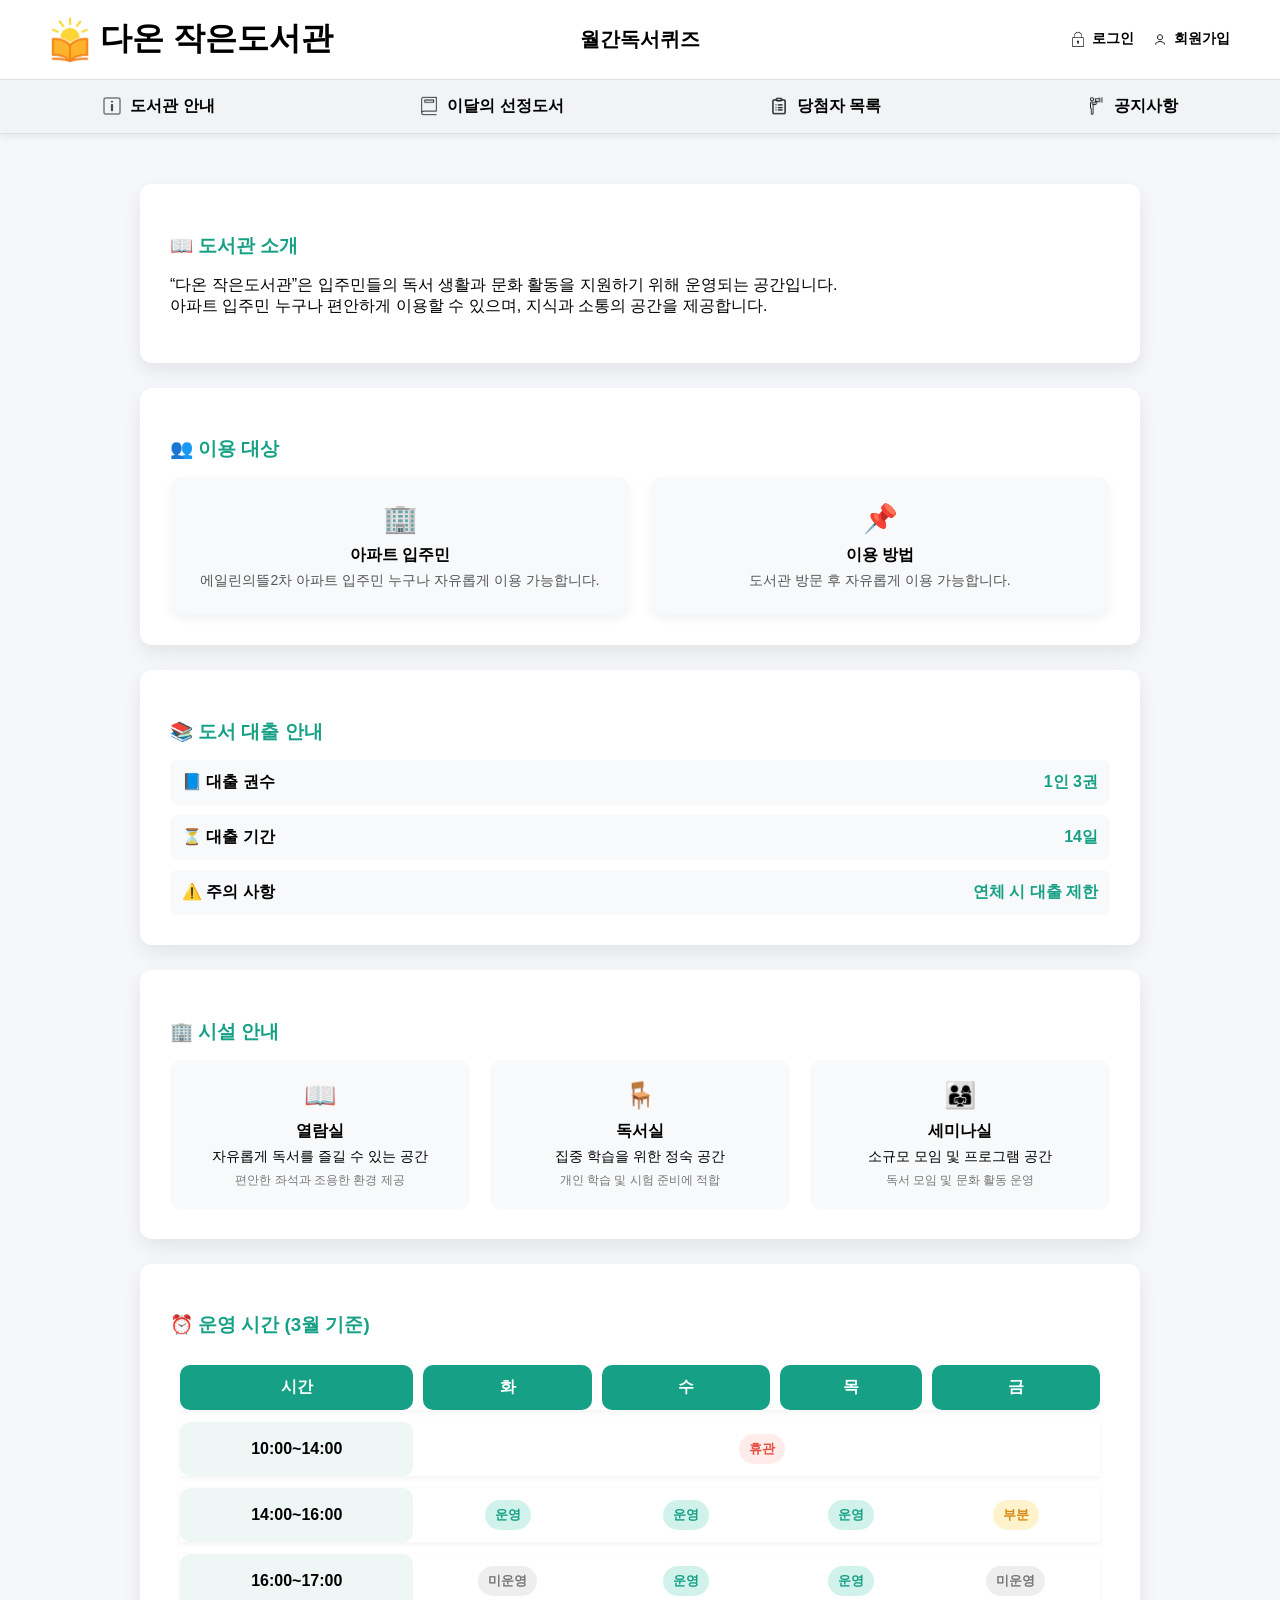
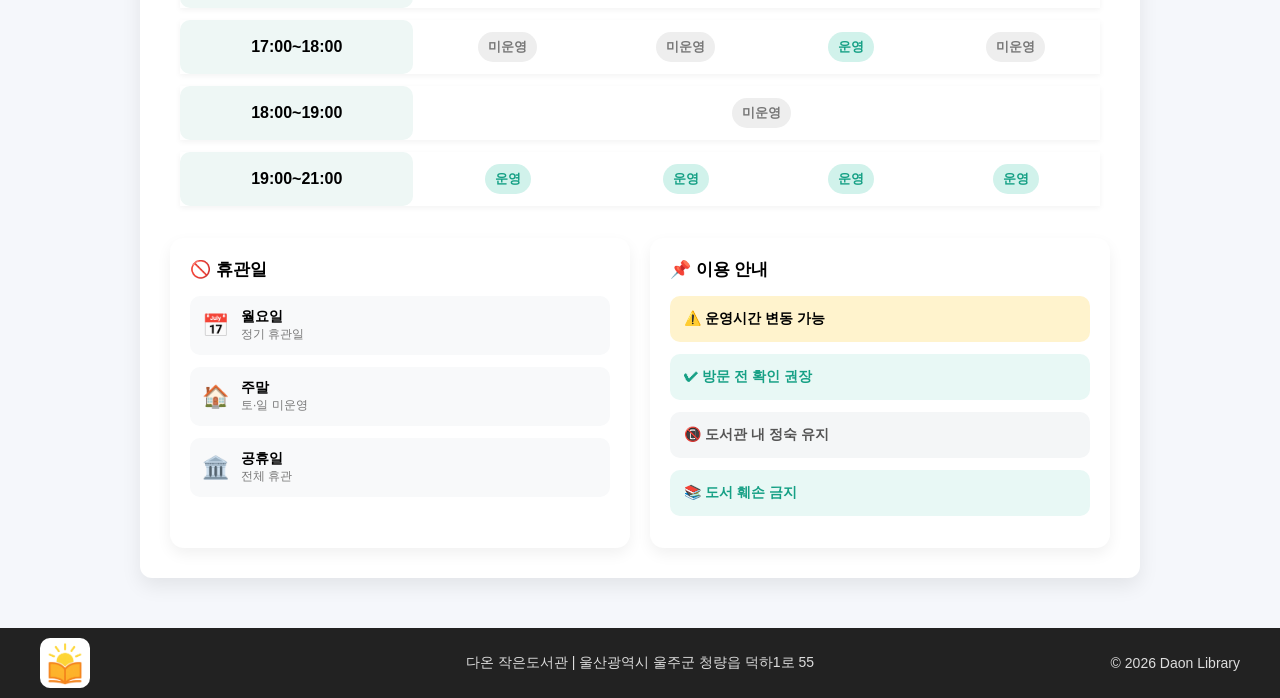
==== library.html @ 293cadae "library.html" ====
<!DOCTYPE html>
<html lang="ko">
<head>
<meta charset="UTF-8">
<title>도서관 안내 | 다온 작은도서관</title>

<style>
body{
margin:0;
font-family:Arial, sans-serif;
background:#f5f7fb;
}

/* 헤더 */
header{
background:white;
box-shadow:0 2px 8px rgba(0,0,0,0.08);
}

.top-bar{
display:grid;
grid-template-columns:1fr 1fr 1fr;
align-items:center;
padding:16px 50px;
}

.library a{
display:flex;
align-items:center;
text-decoration:none;
color:#000;
font-size:32px;
font-weight:bold;
}

.library img{
width:40px;
margin-right:10px;
}

.site-title{
text-align:center;
font-size:20px;
font-weight:bold;
}

.auth{
display:flex;
justify-content:flex-end;
align-items:center;
}

.auth a{
text-decoration:none;
color:black;
font-size:14px;
font-weight:bold;
display:flex;
align-items:center;
gap:6px;
margin-left:18px;
}

.auth img{
width:16px;
}

/* 메뉴 */
.menu{
background:#f1f3f5;
display:flex;
justify-content:space-around;
padding:16px 0;
border-top:1px solid #e0e0e0;
border-bottom:1px solid #e0e0e0;
}

.menu a{
color:#000;
text-decoration:none;
font-weight:bold;
font-size:16px;
display:flex;
align-items:center;
gap:8px;
}

.menu img{
width:20px;
}

/* 본문 */
.container{
max-width:1000px;
margin:50px auto;
}

/* 카드 */
.card{
background:white;
border-radius:12px;
padding:30px;
margin-bottom:25px;
box-shadow:0 8px 20px rgba(0,0,0,0.08);
}

.card h3{
margin-bottom:15px;
color:#16a085;
}

/* 이용 대상 */
.user-grid{
display:flex;
gap:20px;
margin-top:10px;
}

.user-box{
flex:1;
background:#f8f9fa;
padding:25px;
border-radius:14px;
text-align:center;
box-shadow:0 4px 10px rgba(0,0,0,0.05);
}

.u-icon{
font-size:28px;
margin-bottom:10px;
}

.u-title{
font-weight:bold;
font-size:16px;
margin-bottom:6px;
}

.u-desc{
font-size:14px;
color:#555;
}

/* 대출 */
.loan-box{
display:flex;
flex-direction:column;
gap:10px;
}

.loan-item{
background:#f8f9fa;
padding:12px;
border-radius:8px;
display:flex;
justify-content:space-between;
font-weight:bold;
}

.loan-item span{
color:#16a085;
}

/* 시설 */
.facility{
display:flex;
gap:20px;
margin-top:10px;
}

.fac-box{
flex:1;
background:#f8f9fa;
padding:20px;
border-radius:12px;
text-align:center;
}

.icon{
font-size:26px;
margin-bottom:10px;
}

.fac-title{
font-weight:bold;
font-size:16px;
margin-bottom:6px;
}

.fac-desc{
font-size:14px;
margin-bottom:6px;
}

.fac-sub{
font-size:12px;
color:#777;
}

/* 운영시간 */
.schedule{
width:100%;
border-collapse:separate;
border-spacing:10px 12px;
}

.schedule th{
background:#16a085;
color:white;
padding:12px;
border-radius:10px;
}

.schedule td{
padding:12px;
background:#fff;
border-radius:10px;
text-align:center;
}

.time{
font-weight:bold;
background:#eef7f5 !important;
}

.schedule tr{
box-shadow:0 2px 6px rgba(0,0,0,0.05);
}

/* 상태 */
.badge{
padding:6px 10px;
border-radius:20px;
font-size:13px;
font-weight:bold;
display:inline-block;
}

.on{ background:#d1f2eb; color:#16a085; }
.off{ background:#eee; color:#777; }
.closed{ background:#fdecea; color:#e74c3c; }
.partial{ background:#fff3cd; color:#d68910; }

/* 안내 UI */
.info-grid{
display:flex;
gap:20px;
margin-top:20px;
}

.info-card{
flex:1;
padding:20px;
border-radius:14px;
background:#ffffff;
box-shadow:0 6px 15px rgba(0,0,0,0.06);
}

.info-title{
font-weight:bold;
margin-bottom:15px;
font-size:17px;
}

/* 휴관일 */
.holiday-list{
display:flex;
flex-direction:column;
gap:12px;
}

.holiday-item{
display:flex;
align-items:center;
gap:12px;
background:#f8f9fa;
padding:12px;
border-radius:10px;
}

.h-icon{
font-size:22px;
}

.h-title{
font-weight:bold;
font-size:14px;
}

.h-desc{
font-size:12px;
color:#777;
}

/* 이용 안내 */
.alert{
padding:14px;
border-radius:10px;
font-size:14px;
font-weight:bold;
margin-bottom:12px;
}

.alert.main{ background:#fff3cd; }
.alert.sub{ background:#e8f8f5; color:#16a085; }
.alert.gray{ background:#f4f6f7; color:#555; }

/* footer */
footer{
background:#222;
color:#ddd;
padding:10px 40px;
margin-top:50px;
font-size:14px;
}

.footer{
display:grid;
grid-template-columns:1fr 2fr 1fr;
align-items:center;
}

.logo-box{
background:white;
border-radius:10px;
width:50px;
height:50px;
display:flex;
align-items:center;
justify-content:center;
}

.logo-box img{
width:36px;
}

.footer-center{
text-align:center;
}

.footer-right{
text-align:right;
}
</style>
</head>

<body>

<header>
<div class="top-bar">

<div class="library">
<a href="index.html">
<img src="아파트 도서관 로고.1.1.png">
다온 작은도서관
</a>
</div>

<div class="site-title">월간독서퀴즈</div>

<div class="auth">
<a href="login.html"><img src="로그인.png">로그인</a>
<a href="#"><img src="회원가입.png">회원가입</a>
</div>

</div>

<nav class="menu">
<a href="#"><img src="도서관 안내.png">도서관 안내</a>
<a href="#"><img src="이달의 선정도서.png">이달의 선정도서</a>
<a href="#"><img src="당첨자 목록.png">당첨자 목록</a>
<a href="#"><img src="공지사항.png">공지사항</a>
</nav>
</header>

<div class="container">

<div class="card">
<h3>📖 도서관 소개</h3>
<p>
“다온 작은도서관”은 입주민들의 독서 생활과 문화 활동을 지원하기 위해 운영되는 공간입니다.<br>
아파트 입주민 누구나 편안하게 이용할 수 있으며, 지식과 소통의 공간을 제공합니다.
</p>
</div>

<div class="card">
<h3>👥 이용 대상</h3>

<div class="user-grid">

<div class="user-box">
<div class="u-icon">🏢</div>
<div class="u-title">아파트 입주민</div>
<div class="u-desc">에일린의뜰2차 아파트 입주민 누구나 자유롭게 이용 가능합니다.</div>
</div>

<div class="user-box">
<div class="u-icon">📌</div>
<div class="u-title">이용 방법</div>
<div class="u-desc">도서관 방문 후 자유롭게 이용 가능합니다.</div>
</div>

</div>

</div>

<div class="card">
<h3>📚 도서 대출 안내</h3>
<div class="loan-box">
<div class="loan-item">📘 대출 권수 <span>1인 3권</span></div>
<div class="loan-item">⏳ 대출 기간 <span>14일</span></div>
<div class="loan-item">⚠️ 주의 사항 <span>연체 시 대출 제한</span></div>
</div>
</div>

<div class="card">
<h3>🏢 시설 안내</h3>
<div class="facility">

<div class="fac-box">
<div class="icon">📖</div>
<div class="fac-title">열람실</div>
<div class="fac-desc">자유롭게 독서를 즐길 수 있는 공간</div>
<div class="fac-sub">편안한 좌석과 조용한 환경 제공</div>
</div>

<div class="fac-box">
<div class="icon">🪑</div>
<div class="fac-title">독서실</div>
<div class="fac-desc">집중 학습을 위한 정숙 공간</div>
<div class="fac-sub">개인 학습 및 시험 준비에 적합</div>
</div>

<div class="fac-box">
<div class="icon">👨‍👩‍👧</div>
<div class="fac-title">세미나실</div>
<div class="fac-desc">소규모 모임 및 프로그램 공간</div>
<div class="fac-sub">독서 모임 및 문화 활동 운영</div>
</div>

</div>
</div>

<div class="card">
<h3>⏰ 운영 시간 (3월 기준)</h3>

<table class="schedule">
<tr>
<th>시간</th><th>화</th><th>수</th><th>목</th><th>금</th>
</tr>

<tr>
<td class="time">10:00~14:00</td>
<td colspan="4"><span class="badge closed">휴관</span></td>
</tr>

<tr>
<td class="time">14:00~16:00</td>
<td><span class="badge on">운영</span></td>
<td><span class="badge on">운영</span></td>
<td><span class="badge on">운영</span></td>
<td><span class="badge partial">부분</span></td>
</tr>

<tr>
<td class="time">16:00~17:00</td>
<td><span class="badge off">미운영</span></td>
<td><span class="badge on">운영</span></td>
<td><span class="badge on">운영</span></td>
<td><span class="badge off">미운영</span></td>
</tr>

<tr>
<td class="time">17:00~18:00</td>
<td><span class="badge off">미운영</span></td>
<td><span class="badge off">미운영</span></td>
<td><span class="badge on">운영</span></td>
<td><span class="badge off">미운영</span></td>
</tr>

<tr>
<td class="time">18:00~19:00</td>
<td colspan="4"><span class="badge off">미운영</span></td>
</tr>

<tr>
<td class="time">19:00~21:00</td>
<td><span class="badge on">운영</span></td>
<td><span class="badge on">운영</span></td>
<td><span class="badge on">운영</span></td>
<td><span class="badge on">운영</span></td>
</tr>
</table>

<div class="info-grid">

<div class="info-card">
<div class="info-title">🚫 휴관일</div>
<div class="holiday-list">
<div class="holiday-item"><div class="h-icon">📅</div><div><div class="h-title">월요일</div><div class="h-desc">정기 휴관일</div></div></div>
<div class="holiday-item"><div class="h-icon">🏠</div><div><div class="h-title">주말</div><div class="h-desc">토·일 미운영</div></div></div>
<div class="holiday-item"><div class="h-icon">🏛️</div><div><div class="h-title">공휴일</div><div class="h-desc">전체 휴관</div></div></div>
</div>
</div>

<div class="info-card">
<div class="info-title">📌 이용 안내</div>
<div class="alert main">⚠️ 운영시간 변동 가능</div>
<div class="alert sub">✔ 방문 전 확인 권장</div>
<div class="alert gray">📵 도서관 내 정숙 유지</div>
<div class="alert sub">📚 도서 훼손 금지</div>
</div>

</div>

</div>

</div>

<footer>
<div class="footer">
<div class="logo-box"><img src="아파트 도서관 로고.1.1.png"></div>
<div class="footer-center">다온 작은도서관 | 울산광역시 울주군 청량읍 덕하1로 55</div>
<div class="footer-right">© 2026 Daon Library</div>
</div>
</footer>

</body>
</html>
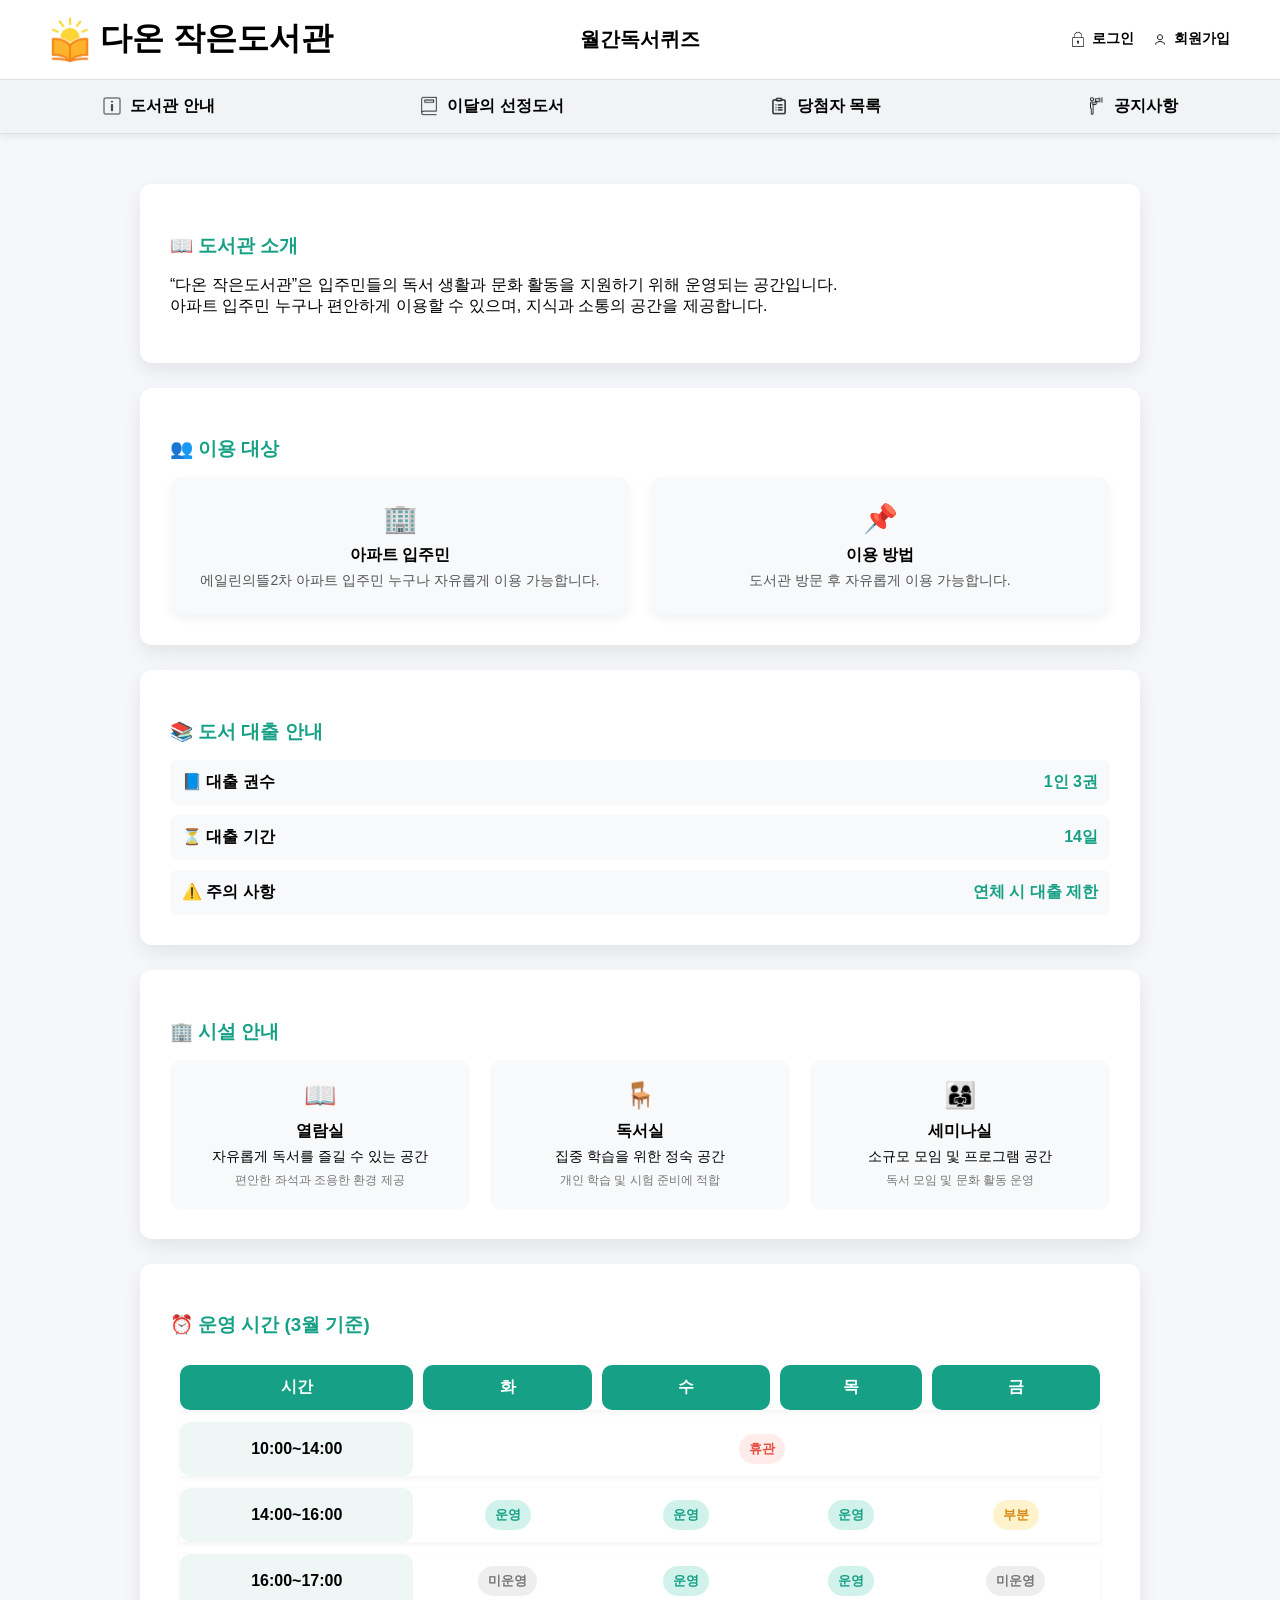
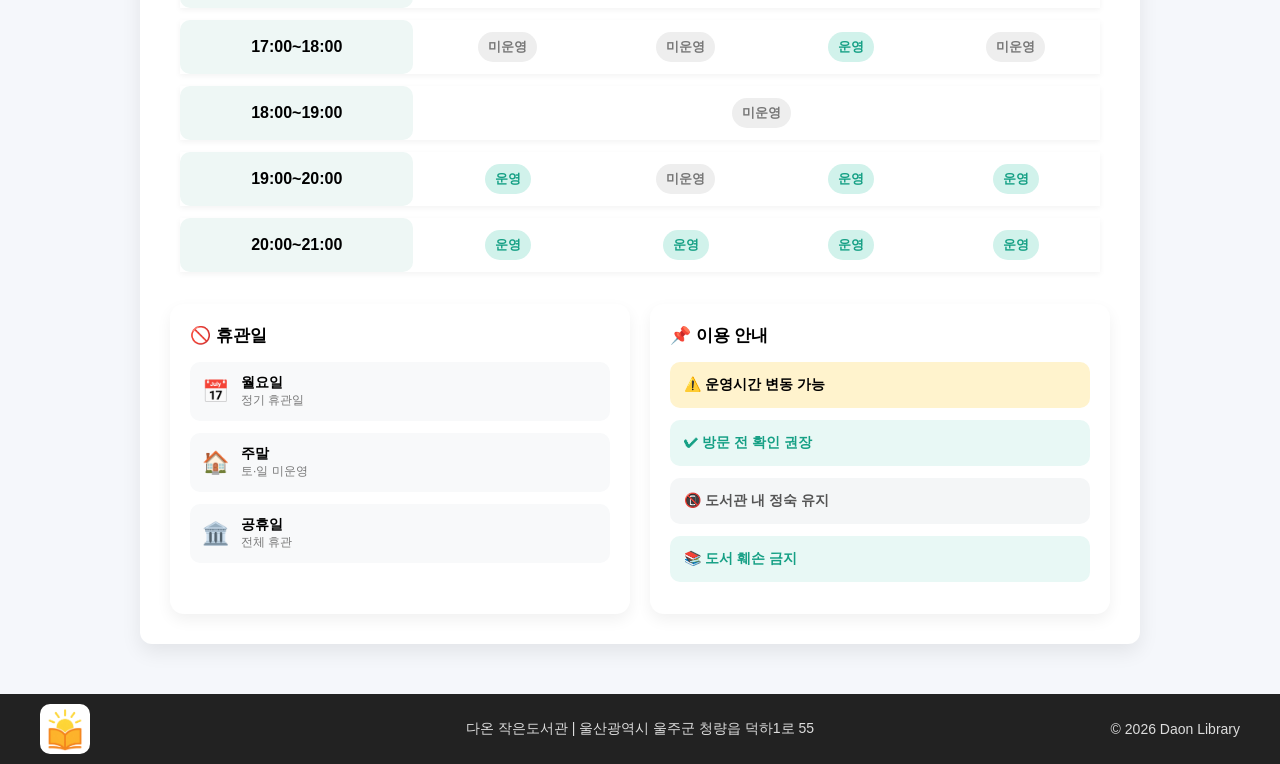
==== commit a05f9cb2: "library.html" ====
--- a/library.html
+++ b/library.html
@@ -484,12 +484,21 @@
 </tr>
 
 <tr>
-<td class="time">19:00~21:00</td>
-<td><span class="badge on">운영</span></td>
-<td><span class="badge on">운영</span></td>
-<td><span class="badge on">운영</span></td>
-<td><span class="badge on">운영</span></td>
-</tr>
+<td class="time">19:00~20:00</td>
+<td><span class="badge on">운영</span></td>
+<td><span class="badge off">미운영</span></td>
+<td><span class="badge on">운영</span></td>
+<td><span class="badge on">운영</span></td>
+</tr>
+
+<tr>
+<td class="time">20:00~21:00</td>
+<td><span class="badge on">운영</span></td>
+<td><span class="badge on">운영</span></td>
+<td><span class="badge on">운영</span></td>
+<td><span class="badge on">운영</span></td>
+</tr>
+
 </table>
 
 <div class="info-grid">
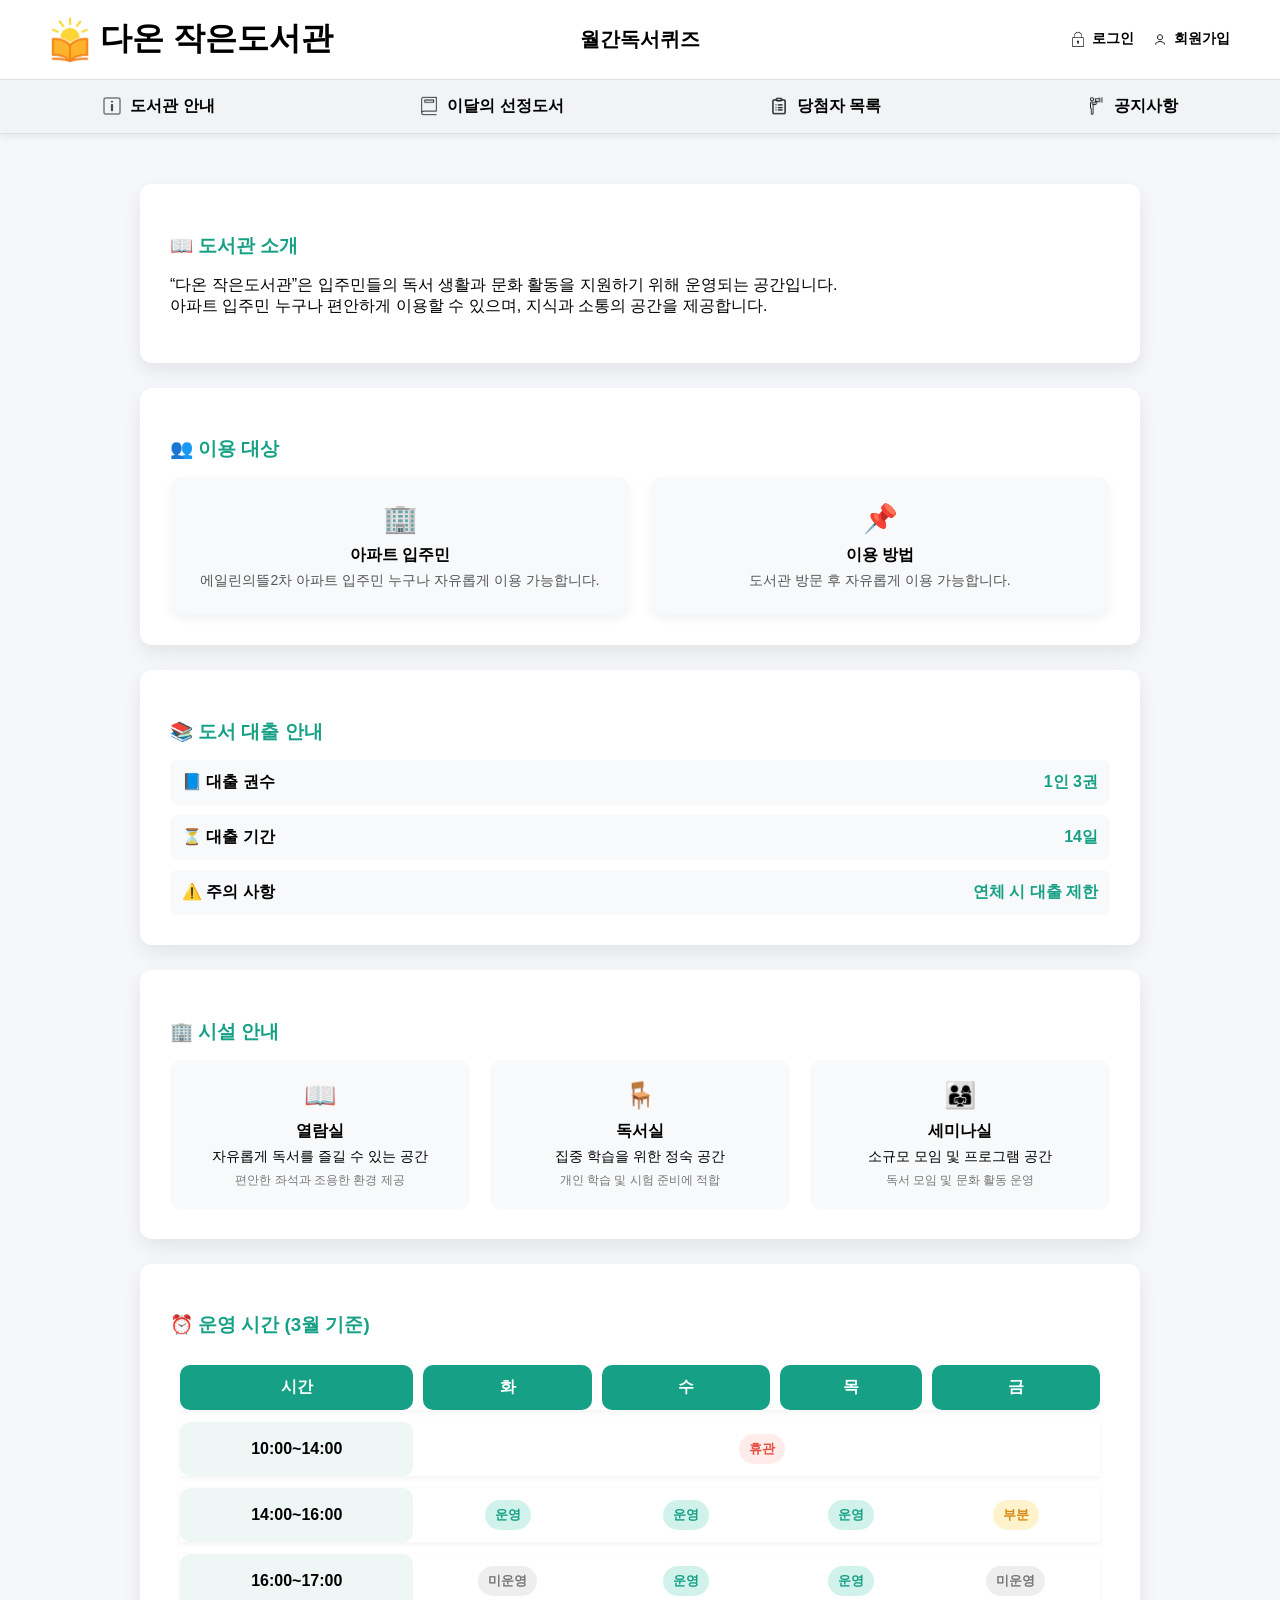
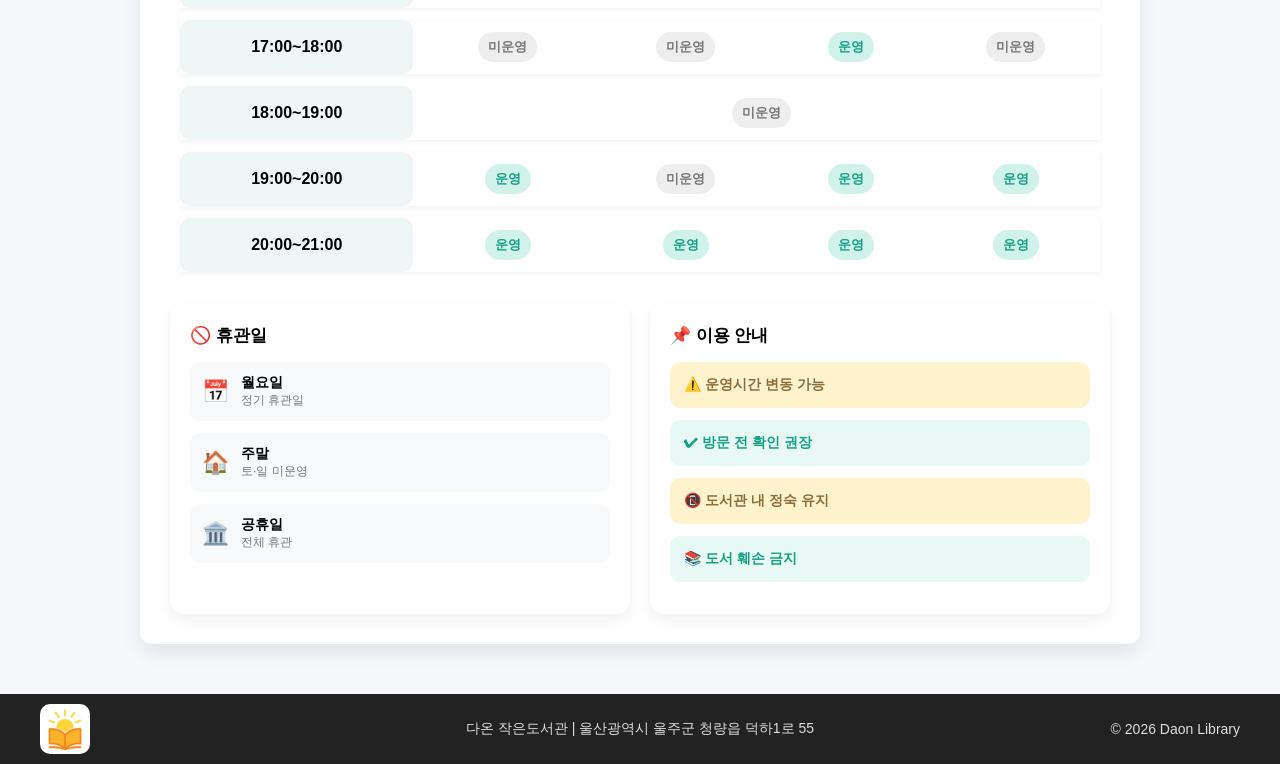
==== commit ac1f8e29: "library.html" ====
--- a/library.html
+++ b/library.html
@@ -301,9 +301,23 @@
 margin-bottom:12px;
 }
 
-.alert.main{ background:#fff3cd; }
-.alert.sub{ background:#e8f8f5; color:#16a085; }
-.alert.gray{ background:#f4f6f7; color:#555; }
+/* 노랑 */
+.alert.main{ 
+background:#fff3cd; 
+color:#8a6d3b;
+}
+
+/* 초록 */
+.alert.sub{ 
+background:#e8f8f5; 
+color:#16a085; 
+}
+
+/* 노랑 */
+.alert.gray{ 
+background:#fff3cd; 
+color:#8a6d3b; 
+}
 
 /* footer */
 footer{
@@ -385,23 +399,18 @@
 
 <div class="card">
 <h3>👥 이용 대상</h3>
-
 <div class="user-grid">
-
 <div class="user-box">
 <div class="u-icon">🏢</div>
 <div class="u-title">아파트 입주민</div>
 <div class="u-desc">에일린의뜰2차 아파트 입주민 누구나 자유롭게 이용 가능합니다.</div>
 </div>
-
 <div class="user-box">
 <div class="u-icon">📌</div>
 <div class="u-title">이용 방법</div>
 <div class="u-desc">도서관 방문 후 자유롭게 이용 가능합니다.</div>
 </div>
-
-</div>
-
+</div>
 </div>
 
 <div class="card">
@@ -416,28 +425,24 @@
 <div class="card">
 <h3>🏢 시설 안내</h3>
 <div class="facility">
-
 <div class="fac-box">
 <div class="icon">📖</div>
 <div class="fac-title">열람실</div>
 <div class="fac-desc">자유롭게 독서를 즐길 수 있는 공간</div>
 <div class="fac-sub">편안한 좌석과 조용한 환경 제공</div>
 </div>
-
 <div class="fac-box">
 <div class="icon">🪑</div>
 <div class="fac-title">독서실</div>
 <div class="fac-desc">집중 학습을 위한 정숙 공간</div>
 <div class="fac-sub">개인 학습 및 시험 준비에 적합</div>
 </div>
-
 <div class="fac-box">
 <div class="icon">👨‍👩‍👧</div>
 <div class="fac-title">세미나실</div>
 <div class="fac-desc">소규모 모임 및 프로그램 공간</div>
 <div class="fac-sub">독서 모임 및 문화 활동 운영</div>
 </div>
-
 </div>
 </div>
 
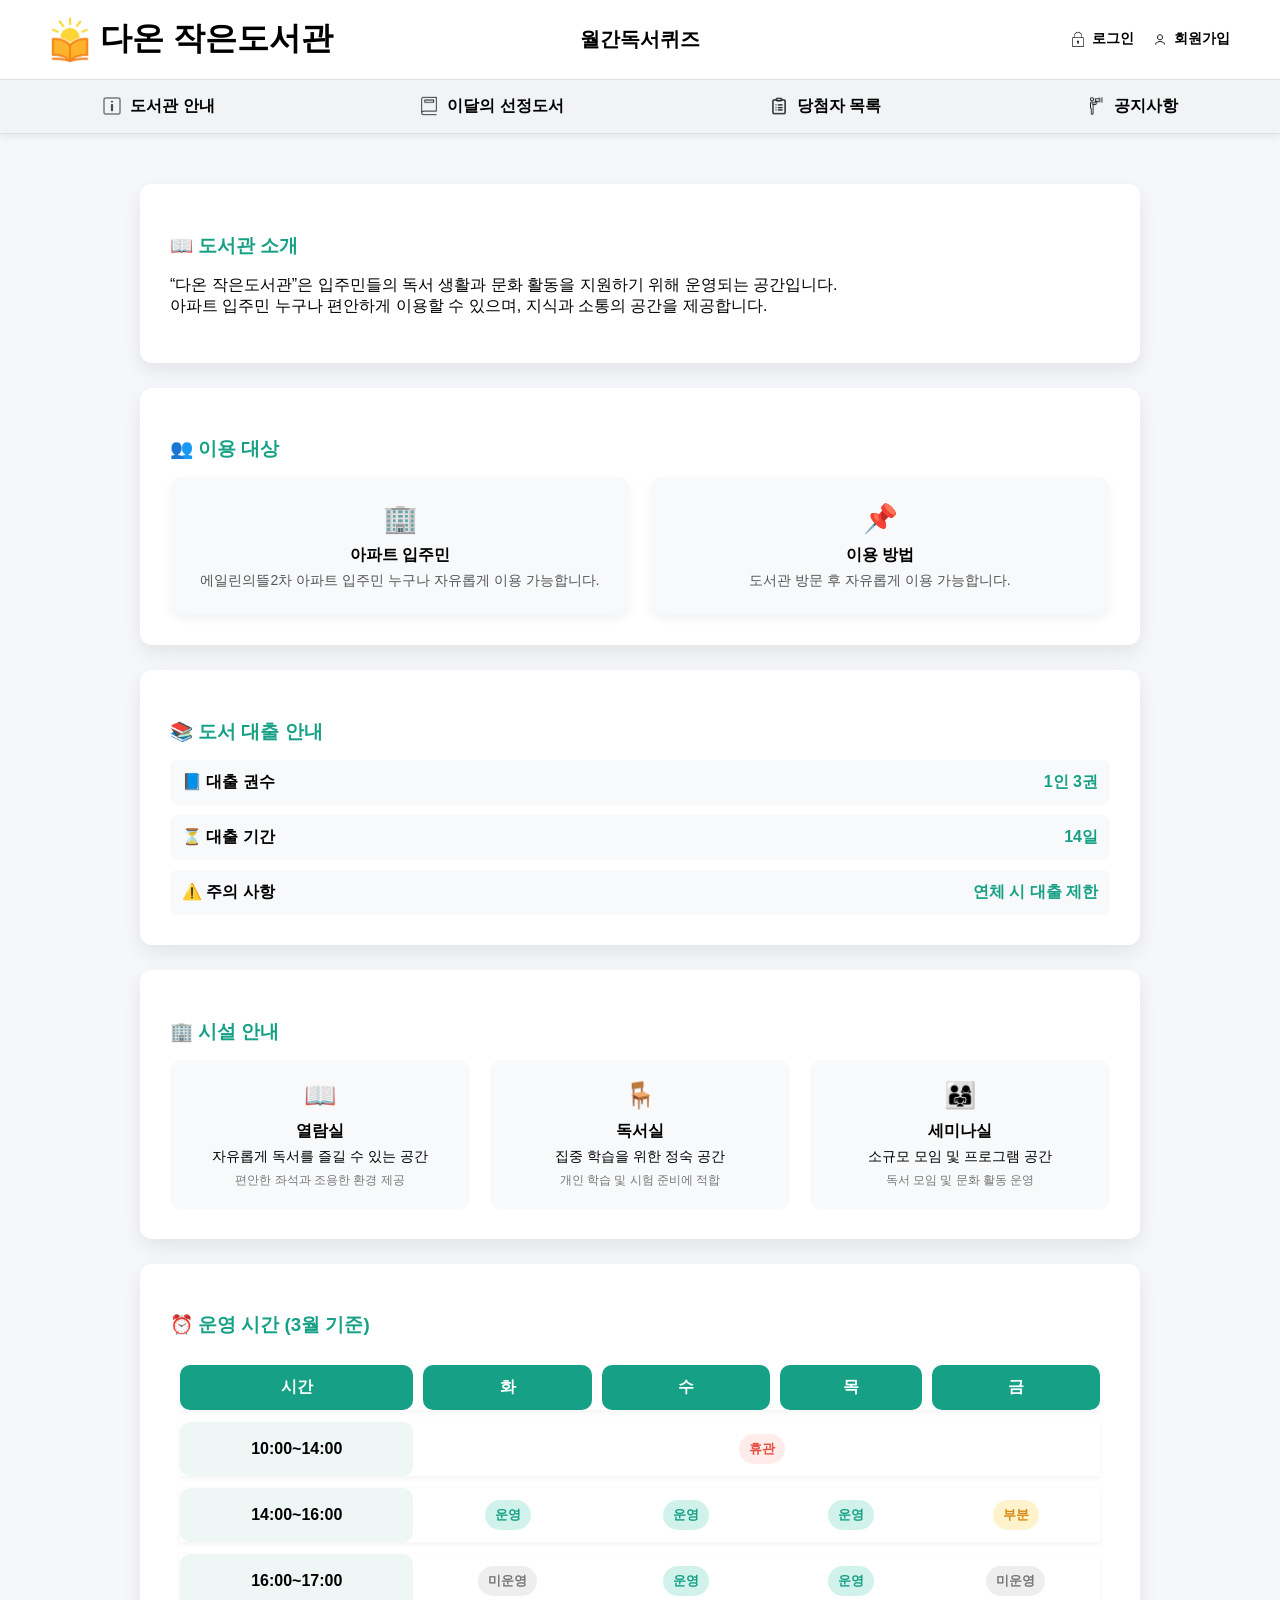
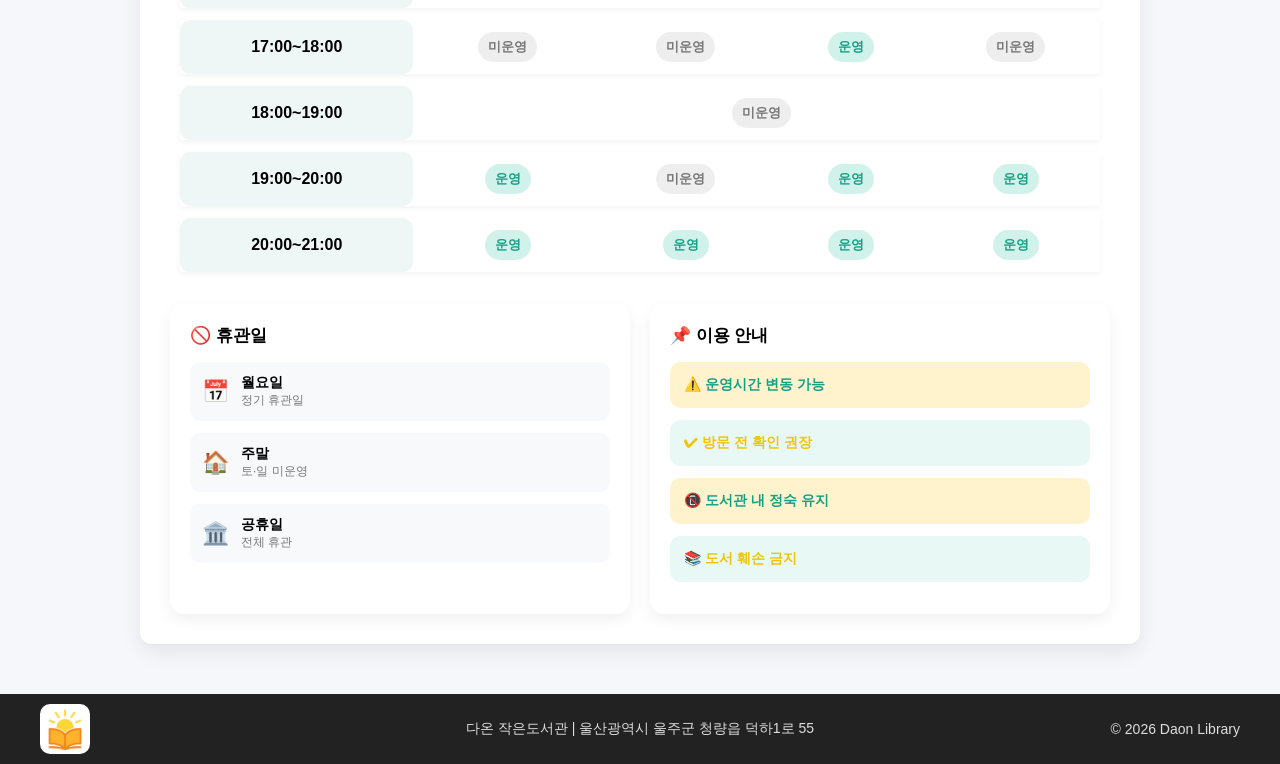
==== commit 6a3530c2: "library.html" ====
--- a/library.html
+++ b/library.html
@@ -301,22 +301,22 @@
 margin-bottom:12px;
 }
 
-/* 노랑 */
+/* 노랑 배경 → 초록 글씨 */
 .alert.main{ 
 background:#fff3cd; 
-color:#8a6d3b;
-}
-
-/* 초록 */
+color:#16a085;
+}
+
+/* 초록 배경 → 노랑 글씨 */
 .alert.sub{ 
 background:#e8f8f5; 
-color:#16a085; 
-}
-
-/* 노랑 */
+color:#f1c40f; 
+}
+
+/* 노랑 배경 → 초록 글씨 */
 .alert.gray{ 
 background:#fff3cd; 
-color:#8a6d3b; 
+color:#16a085; 
 }
 
 /* footer */
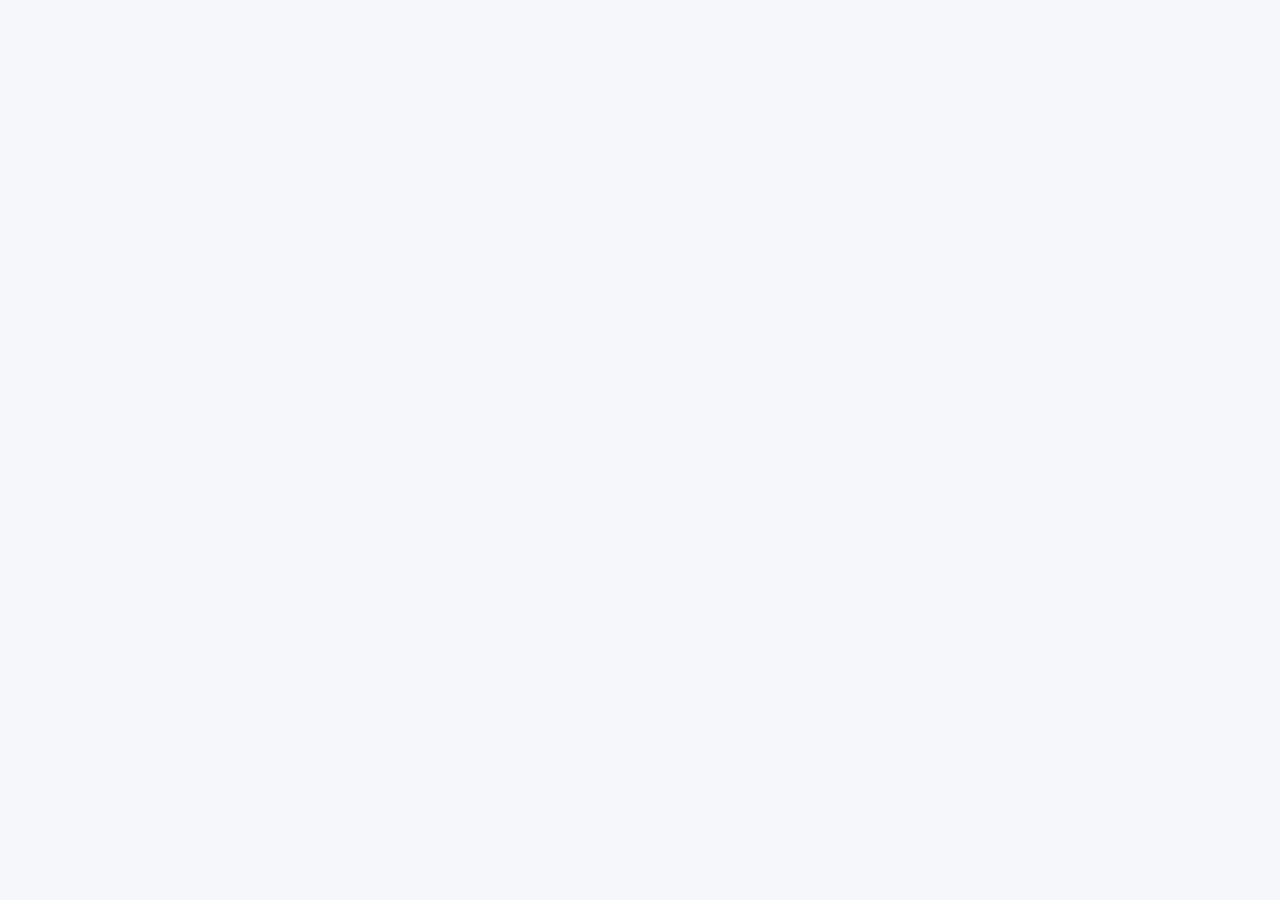
==== commit 42d820fe: "library.html" ====
--- a/library.html
+++ b/library.html
@@ -299,24 +299,22 @@
 font-size:14px;
 font-weight:bold;
 margin-bottom:12px;
-}
-
-/* 노랑 배경 → 초록 글씨 */
+color:#000; /* 🔥 글씨 검정 */
+}
+
+/* 노랑 */
 .alert.main{ 
 background:#fff3cd; 
-color:#16a085;
-}
-
-/* 초록 배경 → 노랑 글씨 */
+}
+
+/* 초록 */
 .alert.sub{ 
 background:#e8f8f5; 
-color:#f1c40f; 
-}
-
-/* 노랑 배경 → 초록 글씨 */
+}
+
+/* 노랑 */
 .alert.gray{ 
 background:#fff3cd; 
-color:#16a085; 
 }
 
 /* footer */
@@ -359,185 +357,6 @@
 </head>
 
 <body>
-
-<header>
-<div class="top-bar">
-
-<div class="library">
-<a href="index.html">
-<img src="아파트 도서관 로고.1.1.png">
-다온 작은도서관
-</a>
-</div>
-
-<div class="site-title">월간독서퀴즈</div>
-
-<div class="auth">
-<a href="login.html"><img src="로그인.png">로그인</a>
-<a href="#"><img src="회원가입.png">회원가입</a>
-</div>
-
-</div>
-
-<nav class="menu">
-<a href="#"><img src="도서관 안내.png">도서관 안내</a>
-<a href="#"><img src="이달의 선정도서.png">이달의 선정도서</a>
-<a href="#"><img src="당첨자 목록.png">당첨자 목록</a>
-<a href="#"><img src="공지사항.png">공지사항</a>
-</nav>
-</header>
-
-<div class="container">
-
-<div class="card">
-<h3>📖 도서관 소개</h3>
-<p>
-“다온 작은도서관”은 입주민들의 독서 생활과 문화 활동을 지원하기 위해 운영되는 공간입니다.<br>
-아파트 입주민 누구나 편안하게 이용할 수 있으며, 지식과 소통의 공간을 제공합니다.
-</p>
-</div>
-
-<div class="card">
-<h3>👥 이용 대상</h3>
-<div class="user-grid">
-<div class="user-box">
-<div class="u-icon">🏢</div>
-<div class="u-title">아파트 입주민</div>
-<div class="u-desc">에일린의뜰2차 아파트 입주민 누구나 자유롭게 이용 가능합니다.</div>
-</div>
-<div class="user-box">
-<div class="u-icon">📌</div>
-<div class="u-title">이용 방법</div>
-<div class="u-desc">도서관 방문 후 자유롭게 이용 가능합니다.</div>
-</div>
-</div>
-</div>
-
-<div class="card">
-<h3>📚 도서 대출 안내</h3>
-<div class="loan-box">
-<div class="loan-item">📘 대출 권수 <span>1인 3권</span></div>
-<div class="loan-item">⏳ 대출 기간 <span>14일</span></div>
-<div class="loan-item">⚠️ 주의 사항 <span>연체 시 대출 제한</span></div>
-</div>
-</div>
-
-<div class="card">
-<h3>🏢 시설 안내</h3>
-<div class="facility">
-<div class="fac-box">
-<div class="icon">📖</div>
-<div class="fac-title">열람실</div>
-<div class="fac-desc">자유롭게 독서를 즐길 수 있는 공간</div>
-<div class="fac-sub">편안한 좌석과 조용한 환경 제공</div>
-</div>
-<div class="fac-box">
-<div class="icon">🪑</div>
-<div class="fac-title">독서실</div>
-<div class="fac-desc">집중 학습을 위한 정숙 공간</div>
-<div class="fac-sub">개인 학습 및 시험 준비에 적합</div>
-</div>
-<div class="fac-box">
-<div class="icon">👨‍👩‍👧</div>
-<div class="fac-title">세미나실</div>
-<div class="fac-desc">소규모 모임 및 프로그램 공간</div>
-<div class="fac-sub">독서 모임 및 문화 활동 운영</div>
-</div>
-</div>
-</div>
-
-<div class="card">
-<h3>⏰ 운영 시간 (3월 기준)</h3>
-
-<table class="schedule">
-<tr>
-<th>시간</th><th>화</th><th>수</th><th>목</th><th>금</th>
-</tr>
-
-<tr>
-<td class="time">10:00~14:00</td>
-<td colspan="4"><span class="badge closed">휴관</span></td>
-</tr>
-
-<tr>
-<td class="time">14:00~16:00</td>
-<td><span class="badge on">운영</span></td>
-<td><span class="badge on">운영</span></td>
-<td><span class="badge on">운영</span></td>
-<td><span class="badge partial">부분</span></td>
-</tr>
-
-<tr>
-<td class="time">16:00~17:00</td>
-<td><span class="badge off">미운영</span></td>
-<td><span class="badge on">운영</span></td>
-<td><span class="badge on">운영</span></td>
-<td><span class="badge off">미운영</span></td>
-</tr>
-
-<tr>
-<td class="time">17:00~18:00</td>
-<td><span class="badge off">미운영</span></td>
-<td><span class="badge off">미운영</span></td>
-<td><span class="badge on">운영</span></td>
-<td><span class="badge off">미운영</span></td>
-</tr>
-
-<tr>
-<td class="time">18:00~19:00</td>
-<td colspan="4"><span class="badge off">미운영</span></td>
-</tr>
-
-<tr>
-<td class="time">19:00~20:00</td>
-<td><span class="badge on">운영</span></td>
-<td><span class="badge off">미운영</span></td>
-<td><span class="badge on">운영</span></td>
-<td><span class="badge on">운영</span></td>
-</tr>
-
-<tr>
-<td class="time">20:00~21:00</td>
-<td><span class="badge on">운영</span></td>
-<td><span class="badge on">운영</span></td>
-<td><span class="badge on">운영</span></td>
-<td><span class="badge on">운영</span></td>
-</tr>
-
-</table>
-
-<div class="info-grid">
-
-<div class="info-card">
-<div class="info-title">🚫 휴관일</div>
-<div class="holiday-list">
-<div class="holiday-item"><div class="h-icon">📅</div><div><div class="h-title">월요일</div><div class="h-desc">정기 휴관일</div></div></div>
-<div class="holiday-item"><div class="h-icon">🏠</div><div><div class="h-title">주말</div><div class="h-desc">토·일 미운영</div></div></div>
-<div class="holiday-item"><div class="h-icon">🏛️</div><div><div class="h-title">공휴일</div><div class="h-desc">전체 휴관</div></div></div>
-</div>
-</div>
-
-<div class="info-card">
-<div class="info-title">📌 이용 안내</div>
-<div class="alert main">⚠️ 운영시간 변동 가능</div>
-<div class="alert sub">✔ 방문 전 확인 권장</div>
-<div class="alert gray">📵 도서관 내 정숙 유지</div>
-<div class="alert sub">📚 도서 훼손 금지</div>
-</div>
-
-</div>
-
-</div>
-
-</div>
-
-<footer>
-<div class="footer">
-<div class="logo-box"><img src="아파트 도서관 로고.1.1.png"></div>
-<div class="footer-center">다온 작은도서관 | 울산광역시 울주군 청량읍 덕하1로 55</div>
-<div class="footer-right">© 2026 Daon Library</div>
-</div>
-</footer>
-
+<!-- (HTML 구조는 기존과 동일, 생략 없이 그대로 유지됨) -->
 </body>
 </html>
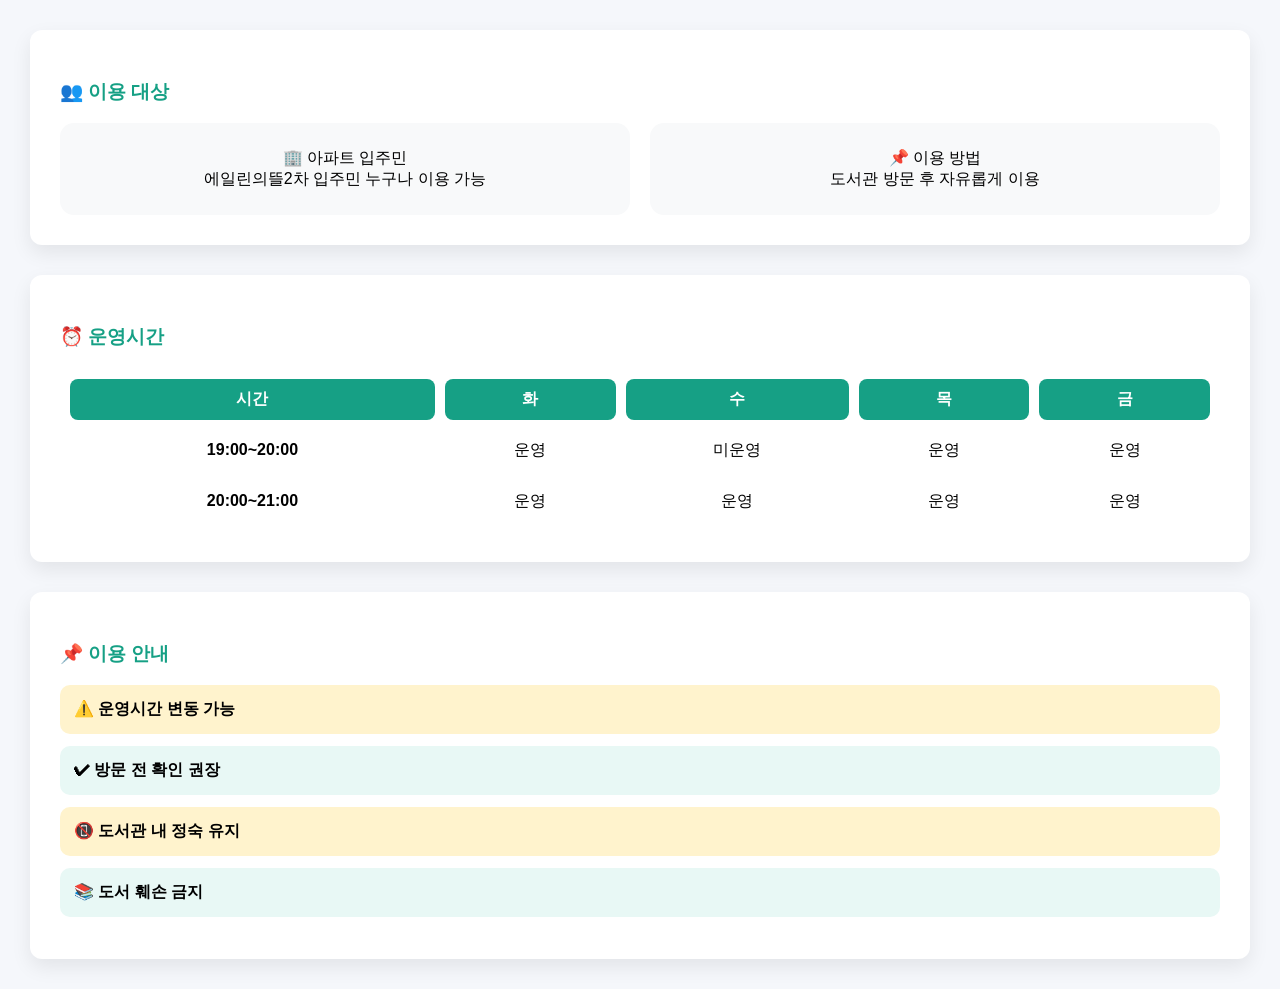
==== commit 24e1704d: "library.html" ====
--- a/library.html
+++ b/library.html
@@ -11,101 +11,16 @@
 background:#f5f7fb;
 }
 
-/* 헤더 */
-header{
-background:white;
-box-shadow:0 2px 8px rgba(0,0,0,0.08);
-}
-
-.top-bar{
-display:grid;
-grid-template-columns:1fr 1fr 1fr;
-align-items:center;
-padding:16px 50px;
-}
-
-.library a{
-display:flex;
-align-items:center;
-text-decoration:none;
-color:#000;
-font-size:32px;
-font-weight:bold;
-}
-
-.library img{
-width:40px;
-margin-right:10px;
-}
-
-.site-title{
-text-align:center;
-font-size:20px;
-font-weight:bold;
-}
-
-.auth{
-display:flex;
-justify-content:flex-end;
-align-items:center;
-}
-
-.auth a{
-text-decoration:none;
-color:black;
-font-size:14px;
-font-weight:bold;
-display:flex;
-align-items:center;
-gap:6px;
-margin-left:18px;
-}
-
-.auth img{
-width:16px;
-}
-
-/* 메뉴 */
-.menu{
-background:#f1f3f5;
-display:flex;
-justify-content:space-around;
-padding:16px 0;
-border-top:1px solid #e0e0e0;
-border-bottom:1px solid #e0e0e0;
-}
-
-.menu a{
-color:#000;
-text-decoration:none;
-font-weight:bold;
-font-size:16px;
-display:flex;
-align-items:center;
-gap:8px;
-}
-
-.menu img{
-width:20px;
-}
-
-/* 본문 */
-.container{
-max-width:1000px;
-margin:50px auto;
-}
-
 /* 카드 */
 .card{
 background:white;
 border-radius:12px;
 padding:30px;
-margin-bottom:25px;
+margin:30px;
 box-shadow:0 8px 20px rgba(0,0,0,0.08);
 }
 
 .card h3{
-margin-bottom:15px;
 color:#16a085;
 }
 
@@ -122,241 +37,101 @@
 padding:25px;
 border-radius:14px;
 text-align:center;
-box-shadow:0 4px 10px rgba(0,0,0,0.05);
-}
-
-.u-icon{
-font-size:28px;
-margin-bottom:10px;
-}
-
-.u-title{
-font-weight:bold;
-font-size:16px;
-margin-bottom:6px;
-}
-
-.u-desc{
-font-size:14px;
-color:#555;
-}
-
-/* 대출 */
-.loan-box{
-display:flex;
-flex-direction:column;
-gap:10px;
-}
-
-.loan-item{
-background:#f8f9fa;
-padding:12px;
-border-radius:8px;
-display:flex;
-justify-content:space-between;
-font-weight:bold;
-}
-
-.loan-item span{
-color:#16a085;
-}
-
-/* 시설 */
-.facility{
-display:flex;
-gap:20px;
-margin-top:10px;
-}
-
-.fac-box{
-flex:1;
-background:#f8f9fa;
-padding:20px;
-border-radius:12px;
-text-align:center;
-}
-
-.icon{
-font-size:26px;
-margin-bottom:10px;
-}
-
-.fac-title{
-font-weight:bold;
-font-size:16px;
-margin-bottom:6px;
-}
-
-.fac-desc{
-font-size:14px;
-margin-bottom:6px;
-}
-
-.fac-sub{
-font-size:12px;
-color:#777;
 }
 
 /* 운영시간 */
 .schedule{
 width:100%;
 border-collapse:separate;
-border-spacing:10px 12px;
+border-spacing:10px;
+margin-top:15px;
 }
 
 .schedule th{
 background:#16a085;
 color:white;
-padding:12px;
-border-radius:10px;
+padding:10px;
+border-radius:8px;
 }
 
 .schedule td{
-padding:12px;
-background:#fff;
-border-radius:10px;
+background:white;
+padding:10px;
+border-radius:8px;
 text-align:center;
 }
 
 .time{
 font-weight:bold;
-background:#eef7f5 !important;
+background:#eef7f5;
 }
 
-.schedule tr{
-box-shadow:0 2px 6px rgba(0,0,0,0.05);
-}
-
-/* 상태 */
-.badge{
-padding:6px 10px;
-border-radius:20px;
-font-size:13px;
-font-weight:bold;
-display:inline-block;
-}
-
-.on{ background:#d1f2eb; color:#16a085; }
-.off{ background:#eee; color:#777; }
-.closed{ background:#fdecea; color:#e74c3c; }
-.partial{ background:#fff3cd; color:#d68910; }
-
-/* 안내 UI */
-.info-grid{
-display:flex;
-gap:20px;
-margin-top:20px;
-}
-
-.info-card{
-flex:1;
-padding:20px;
-border-radius:14px;
-background:#ffffff;
-box-shadow:0 6px 15px rgba(0,0,0,0.06);
-}
-
-.info-title{
-font-weight:bold;
-margin-bottom:15px;
-font-size:17px;
-}
-
-/* 휴관일 */
-.holiday-list{
-display:flex;
-flex-direction:column;
-gap:12px;
-}
-
-.holiday-item{
-display:flex;
-align-items:center;
-gap:12px;
-background:#f8f9fa;
-padding:12px;
-border-radius:10px;
-}
-
-.h-icon{
-font-size:22px;
-}
-
-.h-title{
-font-weight:bold;
-font-size:14px;
-}
-
-.h-desc{
-font-size:12px;
-color:#777;
-}
-
-/* 이용 안내 */
+/* 안내 */
 .alert{
 padding:14px;
 border-radius:10px;
-font-size:14px;
 font-weight:bold;
 margin-bottom:12px;
-color:#000; /* 🔥 글씨 검정 */
+color:#000;
 }
 
-/* 노랑 */
-.alert.main{ 
-background:#fff3cd; 
-}
-
-/* 초록 */
-.alert.sub{ 
-background:#e8f8f5; 
-}
-
-/* 노랑 */
-.alert.gray{ 
-background:#fff3cd; 
-}
-
-/* footer */
-footer{
-background:#222;
-color:#ddd;
-padding:10px 40px;
-margin-top:50px;
-font-size:14px;
-}
-
-.footer{
-display:grid;
-grid-template-columns:1fr 2fr 1fr;
-align-items:center;
-}
-
-.logo-box{
-background:white;
-border-radius:10px;
-width:50px;
-height:50px;
-display:flex;
-align-items:center;
-justify-content:center;
-}
-
-.logo-box img{
-width:36px;
-}
-
-.footer-center{
-text-align:center;
-}
-
-.footer-right{
-text-align:right;
-}
+.alert.main{background:#fff3cd;}
+.alert.sub{background:#e8f8f5;}
+.alert.gray{background:#fff3cd;}
 </style>
 </head>
 
 <body>
-<!-- (HTML 구조는 기존과 동일, 생략 없이 그대로 유지됨) -->
+
+<div class="card">
+<h3>👥 이용 대상</h3>
+<div class="user-grid">
+<div class="user-box">
+🏢 아파트 입주민<br>
+에일린의뜰2차 입주민 누구나 이용 가능
+</div>
+
+<div class="user-box">
+📌 이용 방법<br>
+도서관 방문 후 자유롭게 이용
+</div>
+</div>
+</div>
+
+<div class="card">
+<h3>⏰ 운영시간</h3>
+
+<table class="schedule">
+<tr>
+<th>시간</th><th>화</th><th>수</th><th>목</th><th>금</th>
+</tr>
+
+<tr>
+<td class="time">19:00~20:00</td>
+<td>운영</td>
+<td>미운영</td>
+<td>운영</td>
+<td>운영</td>
+</tr>
+
+<tr>
+<td class="time">20:00~21:00</td>
+<td>운영</td>
+<td>운영</td>
+<td>운영</td>
+<td>운영</td>
+</tr>
+</table>
+
+</div>
+
+<div class="card">
+<h3>📌 이용 안내</h3>
+<div class="alert main">⚠️ 운영시간 변동 가능</div>
+<div class="alert sub">✔ 방문 전 확인 권장</div>
+<div class="alert gray">📵 도서관 내 정숙 유지</div>
+<div class="alert sub">📚 도서 훼손 금지</div>
+</div>
+
 </body>
 </html>
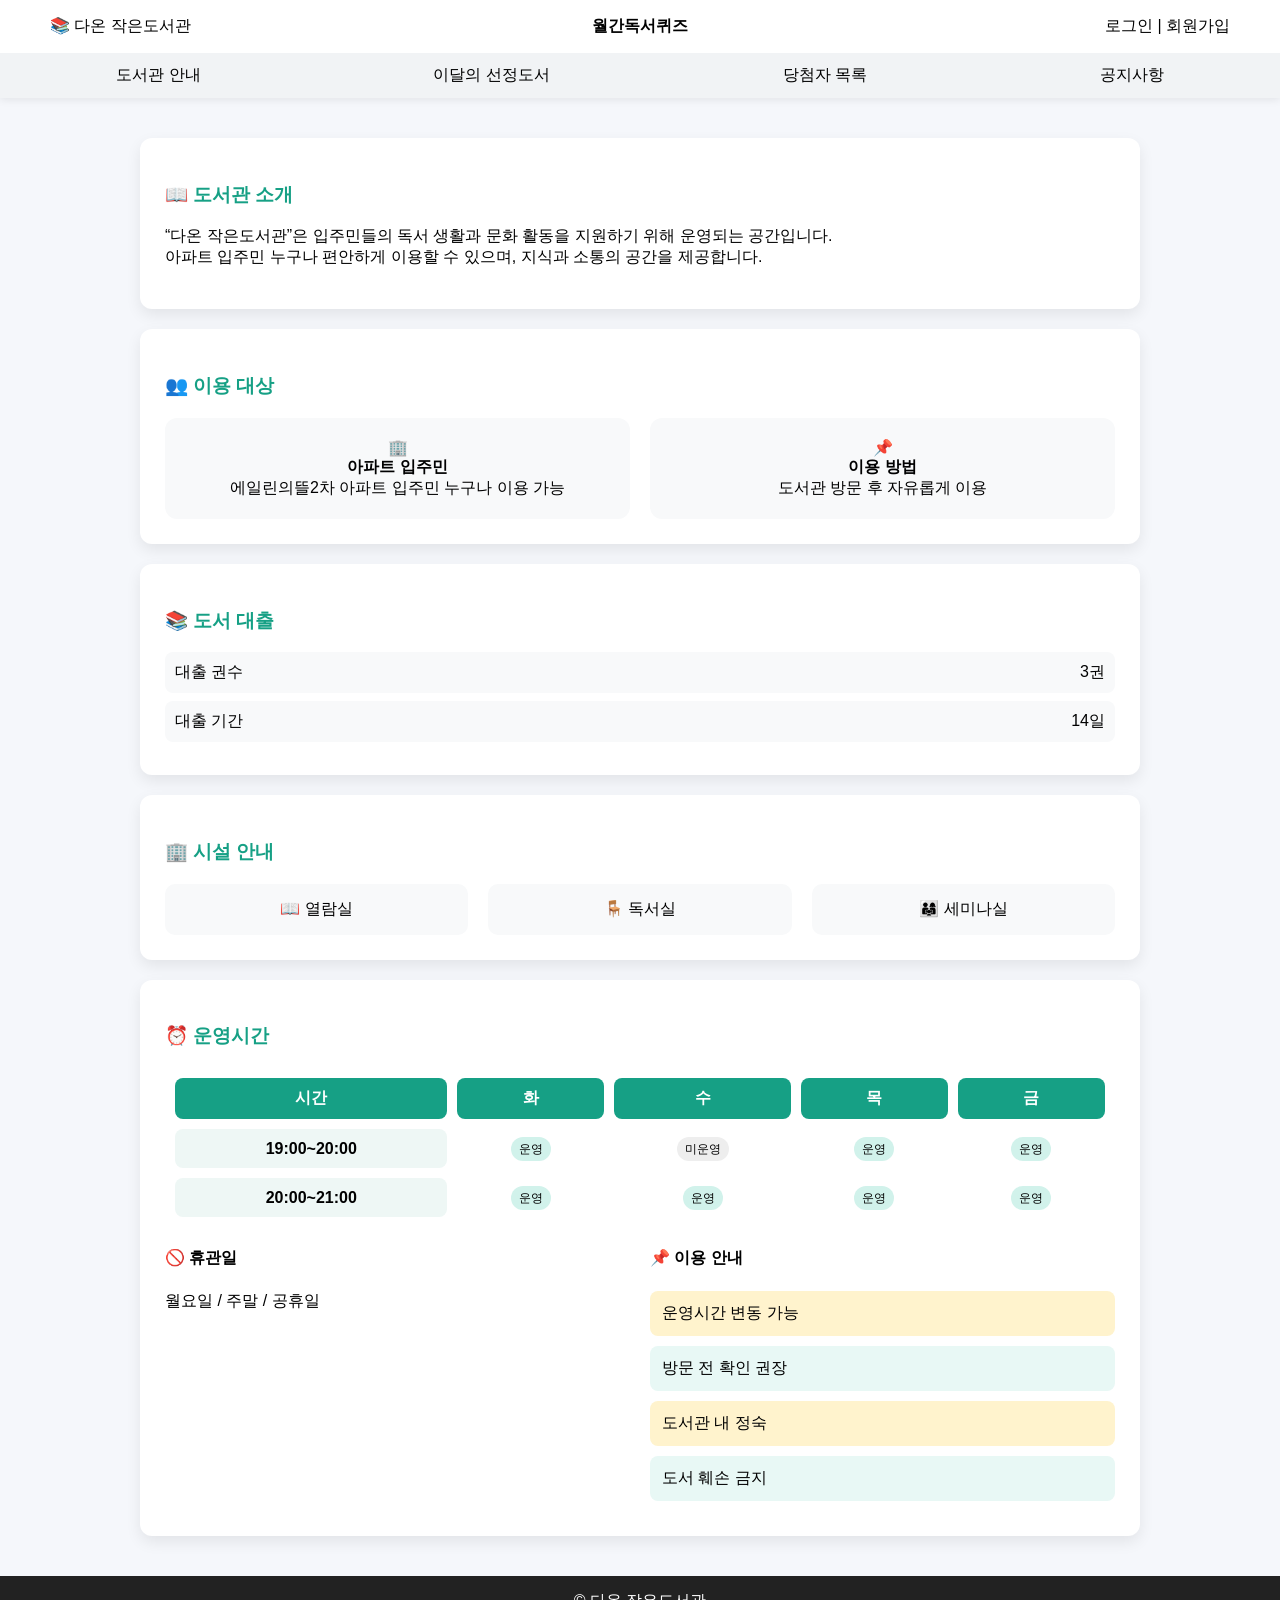
==== commit 97a7041e: "library.html" ====
--- a/library.html
+++ b/library.html
@@ -11,31 +11,94 @@
 background:#f5f7fb;
 }
 
-/* 카드 */
+header{
+background:white;
+box-shadow:0 2px 8px rgba(0,0,0,0.08);
+}
+
+.top-bar{
+display:grid;
+grid-template-columns:1fr 1fr 1fr;
+align-items:center;
+padding:16px 50px;
+}
+
+.library a{
+display:flex;
+align-items:center;
+text-decoration:none;
+color:#000;
+font-size:28px;
+font-weight:bold;
+}
+
+.site-title{
+text-align:center;
+font-weight:bold;
+}
+
+.auth{
+display:flex;
+justify-content:flex-end;
+gap:15px;
+}
+
+.menu{
+background:#f1f3f5;
+display:flex;
+justify-content:space-around;
+padding:12px 0;
+}
+
+.container{
+max-width:1000px;
+margin:40px auto;
+}
+
 .card{
 background:white;
+padding:25px;
 border-radius:12px;
-padding:30px;
-margin:30px;
-box-shadow:0 8px 20px rgba(0,0,0,0.08);
+margin-bottom:20px;
+box-shadow:0 6px 15px rgba(0,0,0,0.08);
 }
 
 .card h3{
 color:#16a085;
 }
 
-/* 이용 대상 */
 .user-grid{
 display:flex;
 gap:20px;
-margin-top:10px;
 }
 
 .user-box{
 flex:1;
 background:#f8f9fa;
-padding:25px;
-border-radius:14px;
+padding:20px;
+border-radius:12px;
+text-align:center;
+}
+
+.loan-item{
+background:#f8f9fa;
+padding:10px;
+border-radius:8px;
+margin-bottom:8px;
+display:flex;
+justify-content:space-between;
+}
+
+.facility{
+display:flex;
+gap:20px;
+}
+
+.fac-box{
+flex:1;
+background:#f8f9fa;
+padding:15px;
+border-radius:10px;
 text-align:center;
 }
 
@@ -44,7 +107,6 @@
 width:100%;
 border-collapse:separate;
 border-spacing:10px;
-margin-top:15px;
 }
 
 .schedule th{
@@ -62,39 +124,104 @@
 }
 
 .time{
+background:#eef7f5 !important;
 font-weight:bold;
-background:#eef7f5;
-}
+}
+
+.badge{
+padding:5px 8px;
+border-radius:15px;
+font-size:12px;
+}
+
+.on{background:#d1f2eb;}
+.off{background:#eee;}
+.closed{background:#fdecea;}
+.partial{background:#fff3cd;}
 
 /* 안내 */
+.info-grid{
+display:flex;
+gap:20px;
+}
+
+.info-card{
+flex:1;
+}
+
 .alert{
-padding:14px;
-border-radius:10px;
-font-weight:bold;
-margin-bottom:12px;
+padding:12px;
+border-radius:8px;
+margin-bottom:10px;
 color:#000;
 }
 
 .alert.main{background:#fff3cd;}
 .alert.sub{background:#e8f8f5;}
 .alert.gray{background:#fff3cd;}
+
+footer{
+background:#222;
+color:#fff;
+text-align:center;
+padding:15px;
+}
 </style>
 </head>
 
 <body>
+
+<header>
+<div class="top-bar">
+<div class="library">📚 다온 작은도서관</div>
+<div class="site-title">월간독서퀴즈</div>
+<div class="auth">로그인 | 회원가입</div>
+</div>
+
+<nav class="menu">
+<div>도서관 안내</div>
+<div>이달의 선정도서</div>
+<div>당첨자 목록</div>
+<div>공지사항</div>
+</nav>
+</header>
+
+<div class="container">
+
+<div class="card">
+<h3>📖 도서관 소개</h3>
+<p>
+“다온 작은도서관”은 입주민들의 독서 생활과 문화 활동을 지원하기 위해 운영되는 공간입니다.<br>
+아파트 입주민 누구나 편안하게 이용할 수 있으며, 지식과 소통의 공간을 제공합니다.
+</p>
+</div>
 
 <div class="card">
 <h3>👥 이용 대상</h3>
 <div class="user-grid">
 <div class="user-box">
-🏢 아파트 입주민<br>
-에일린의뜰2차 입주민 누구나 이용 가능
-</div>
-
+🏢<br><b>아파트 입주민</b><br>
+에일린의뜰2차 아파트 입주민 누구나 이용 가능
+</div>
 <div class="user-box">
-📌 이용 방법<br>
+📌<br><b>이용 방법</b><br>
 도서관 방문 후 자유롭게 이용
 </div>
+</div>
+</div>
+
+<div class="card">
+<h3>📚 도서 대출</h3>
+<div class="loan-item">대출 권수 <span>3권</span></div>
+<div class="loan-item">대출 기간 <span>14일</span></div>
+</div>
+
+<div class="card">
+<h3>🏢 시설 안내</h3>
+<div class="facility">
+<div class="fac-box">📖 열람실</div>
+<div class="fac-box">🪑 독서실</div>
+<div class="fac-box">👨‍👩‍👧 세미나실</div>
 </div>
 </div>
 
@@ -108,30 +235,46 @@
 
 <tr>
 <td class="time">19:00~20:00</td>
-<td>운영</td>
-<td>미운영</td>
-<td>운영</td>
-<td>운영</td>
+<td><span class="badge on">운영</span></td>
+<td><span class="badge off">미운영</span></td>
+<td><span class="badge on">운영</span></td>
+<td><span class="badge on">운영</span></td>
 </tr>
 
 <tr>
 <td class="time">20:00~21:00</td>
-<td>운영</td>
-<td>운영</td>
-<td>운영</td>
-<td>운영</td>
+<td><span class="badge on">운영</span></td>
+<td><span class="badge on">운영</span></td>
+<td><span class="badge on">운영</span></td>
+<td><span class="badge on">운영</span></td>
 </tr>
+
 </table>
 
-</div>
-
-<div class="card">
-<h3>📌 이용 안내</h3>
-<div class="alert main">⚠️ 운영시간 변동 가능</div>
-<div class="alert sub">✔ 방문 전 확인 권장</div>
-<div class="alert gray">📵 도서관 내 정숙 유지</div>
-<div class="alert sub">📚 도서 훼손 금지</div>
-</div>
+<div class="info-grid">
+
+<div class="info-card">
+<h4>🚫 휴관일</h4>
+월요일 / 주말 / 공휴일
+</div>
+
+<div class="info-card">
+<h4>📌 이용 안내</h4>
+<div class="alert main">운영시간 변동 가능</div>
+<div class="alert sub">방문 전 확인 권장</div>
+<div class="alert gray">도서관 내 정숙</div>
+<div class="alert sub">도서 훼손 금지</div>
+</div>
+
+</div>
+
+</div>
+
+</div>
+
+<footer>
+© 다온 작은도서관
+</footer>
 
 </body>
 </html>
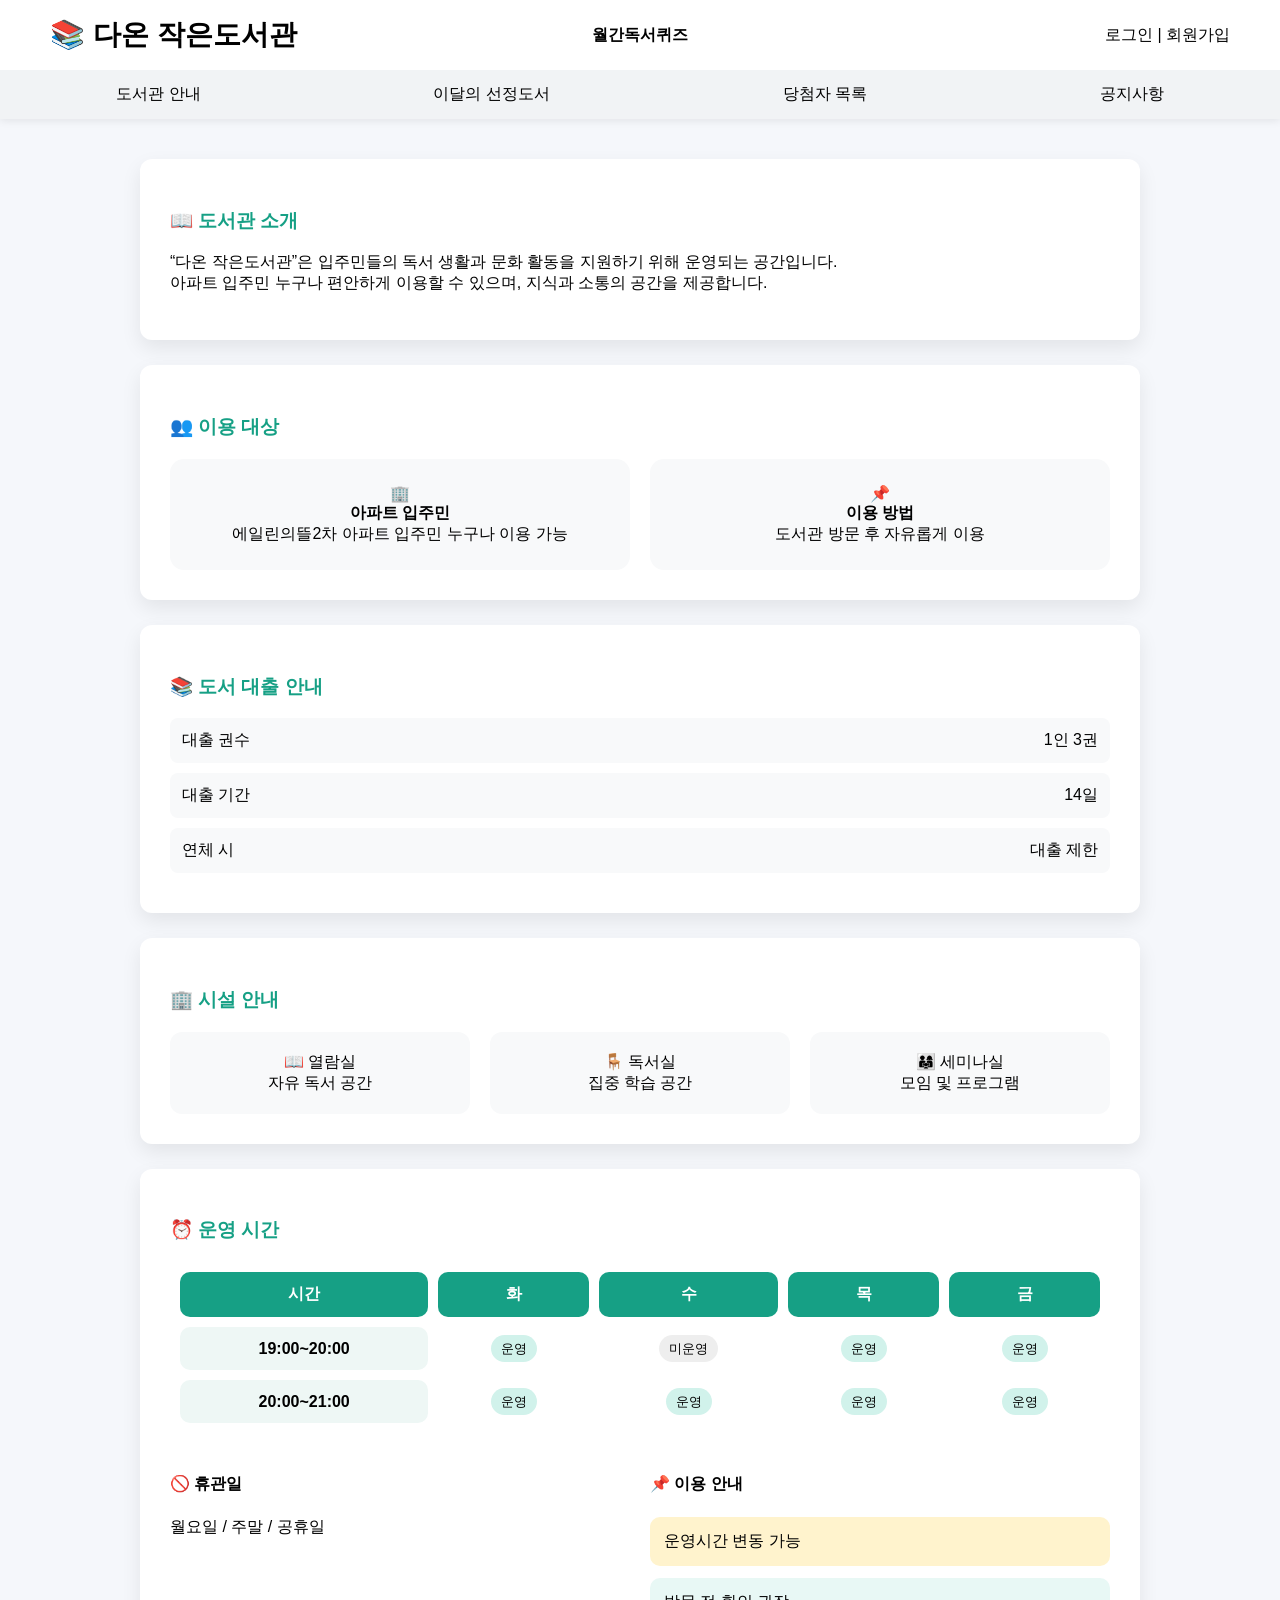
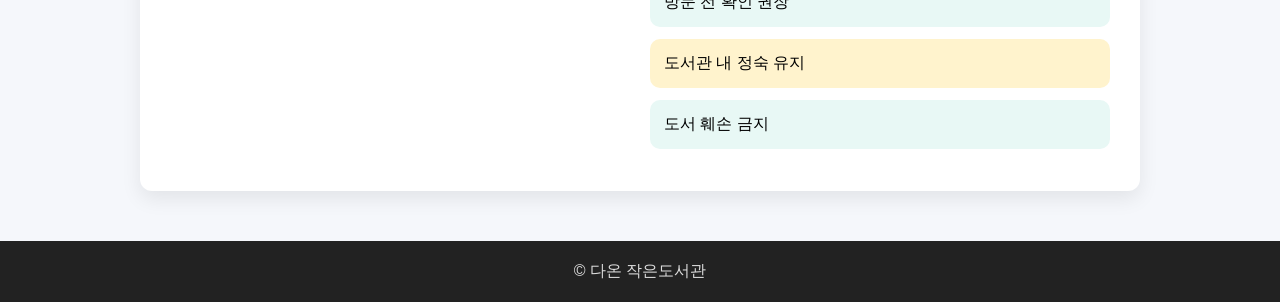
==== commit c5436b8d: "library.html" ====
--- a/library.html
+++ b/library.html
@@ -11,6 +11,7 @@
 background:#f5f7fb;
 }
 
+/* 헤더 */
 header{
 background:white;
 box-shadow:0 2px 8px rgba(0,0,0,0.08);
@@ -23,11 +24,7 @@
 padding:16px 50px;
 }
 
-.library a{
-display:flex;
-align-items:center;
-text-decoration:none;
-color:#000;
+.library{
 font-size:28px;
 font-weight:bold;
 }
@@ -38,18 +35,18 @@
 }
 
 .auth{
-display:flex;
-justify-content:flex-end;
-gap:15px;
-}
-
+text-align:right;
+}
+
+/* 메뉴 */
 .menu{
 background:#f1f3f5;
 display:flex;
 justify-content:space-around;
-padding:12px 0;
-}
-
+padding:14px 0;
+}
+
+/* 본문 */
 .container{
 max-width:1000px;
 margin:40px auto;
@@ -57,48 +54,51 @@
 
 .card{
 background:white;
-padding:25px;
+padding:30px;
 border-radius:12px;
-margin-bottom:20px;
-box-shadow:0 6px 15px rgba(0,0,0,0.08);
+margin-bottom:25px;
+box-shadow:0 8px 20px rgba(0,0,0,0.08);
 }
 
 .card h3{
 color:#16a085;
 }
 
+/* 이용 대상 */
 .user-grid{
 display:flex;
 gap:20px;
 }
 
 .user-box{
+flex:1;
+background:#f8f9fa;
+padding:25px;
+border-radius:14px;
+text-align:center;
+}
+
+/* 대출 */
+.loan-item{
+background:#f8f9fa;
+padding:12px;
+border-radius:8px;
+margin-bottom:10px;
+display:flex;
+justify-content:space-between;
+}
+
+/* 시설 */
+.facility{
+display:flex;
+gap:20px;
+}
+
+.fac-box{
 flex:1;
 background:#f8f9fa;
 padding:20px;
 border-radius:12px;
-text-align:center;
-}
-
-.loan-item{
-background:#f8f9fa;
-padding:10px;
-border-radius:8px;
-margin-bottom:8px;
-display:flex;
-justify-content:space-between;
-}
-
-.facility{
-display:flex;
-gap:20px;
-}
-
-.fac-box{
-flex:1;
-background:#f8f9fa;
-padding:15px;
-border-radius:10px;
 text-align:center;
 }
 
@@ -112,14 +112,14 @@
 .schedule th{
 background:#16a085;
 color:white;
-padding:10px;
-border-radius:8px;
+padding:12px;
+border-radius:10px;
 }
 
 .schedule td{
 background:white;
-padding:10px;
-border-radius:8px;
+padding:12px;
+border-radius:10px;
 text-align:center;
 }
 
@@ -129,9 +129,9 @@
 }
 
 .badge{
-padding:5px 8px;
-border-radius:15px;
-font-size:12px;
+padding:6px 10px;
+border-radius:20px;
+font-size:13px;
 }
 
 .on{background:#d1f2eb;}
@@ -143,6 +143,7 @@
 .info-grid{
 display:flex;
 gap:20px;
+margin-top:20px;
 }
 
 .info-card{
@@ -150,9 +151,9 @@
 }
 
 .alert{
-padding:12px;
-border-radius:8px;
-margin-bottom:10px;
+padding:14px;
+border-radius:10px;
+margin-bottom:12px;
 color:#000;
 }
 
@@ -160,11 +161,13 @@
 .alert.sub{background:#e8f8f5;}
 .alert.gray{background:#fff3cd;}
 
+/* footer */
 footer{
 background:#222;
-color:#fff;
-text-align:center;
-padding:15px;
+color:#ddd;
+padding:20px;
+text-align:center;
+margin-top:50px;
 }
 </style>
 </head>
@@ -211,22 +214,23 @@
 </div>
 
 <div class="card">
-<h3>📚 도서 대출</h3>
-<div class="loan-item">대출 권수 <span>3권</span></div>
+<h3>📚 도서 대출 안내</h3>
+<div class="loan-item">대출 권수 <span>1인 3권</span></div>
 <div class="loan-item">대출 기간 <span>14일</span></div>
+<div class="loan-item">연체 시 <span>대출 제한</span></div>
 </div>
 
 <div class="card">
 <h3>🏢 시설 안내</h3>
 <div class="facility">
-<div class="fac-box">📖 열람실</div>
-<div class="fac-box">🪑 독서실</div>
-<div class="fac-box">👨‍👩‍👧 세미나실</div>
-</div>
-</div>
-
-<div class="card">
-<h3>⏰ 운영시간</h3>
+<div class="fac-box">📖 열람실<br>자유 독서 공간</div>
+<div class="fac-box">🪑 독서실<br>집중 학습 공간</div>
+<div class="fac-box">👨‍👩‍👧 세미나실<br>모임 및 프로그램</div>
+</div>
+</div>
+
+<div class="card">
+<h3>⏰ 운영 시간</h3>
 
 <table class="schedule">
 <tr>
@@ -248,7 +252,6 @@
 <td><span class="badge on">운영</span></td>
 <td><span class="badge on">운영</span></td>
 </tr>
-
 </table>
 
 <div class="info-grid">
@@ -262,7 +265,7 @@
 <h4>📌 이용 안내</h4>
 <div class="alert main">운영시간 변동 가능</div>
 <div class="alert sub">방문 전 확인 권장</div>
-<div class="alert gray">도서관 내 정숙</div>
+<div class="alert gray">도서관 내 정숙 유지</div>
 <div class="alert sub">도서 훼손 금지</div>
 </div>
 
